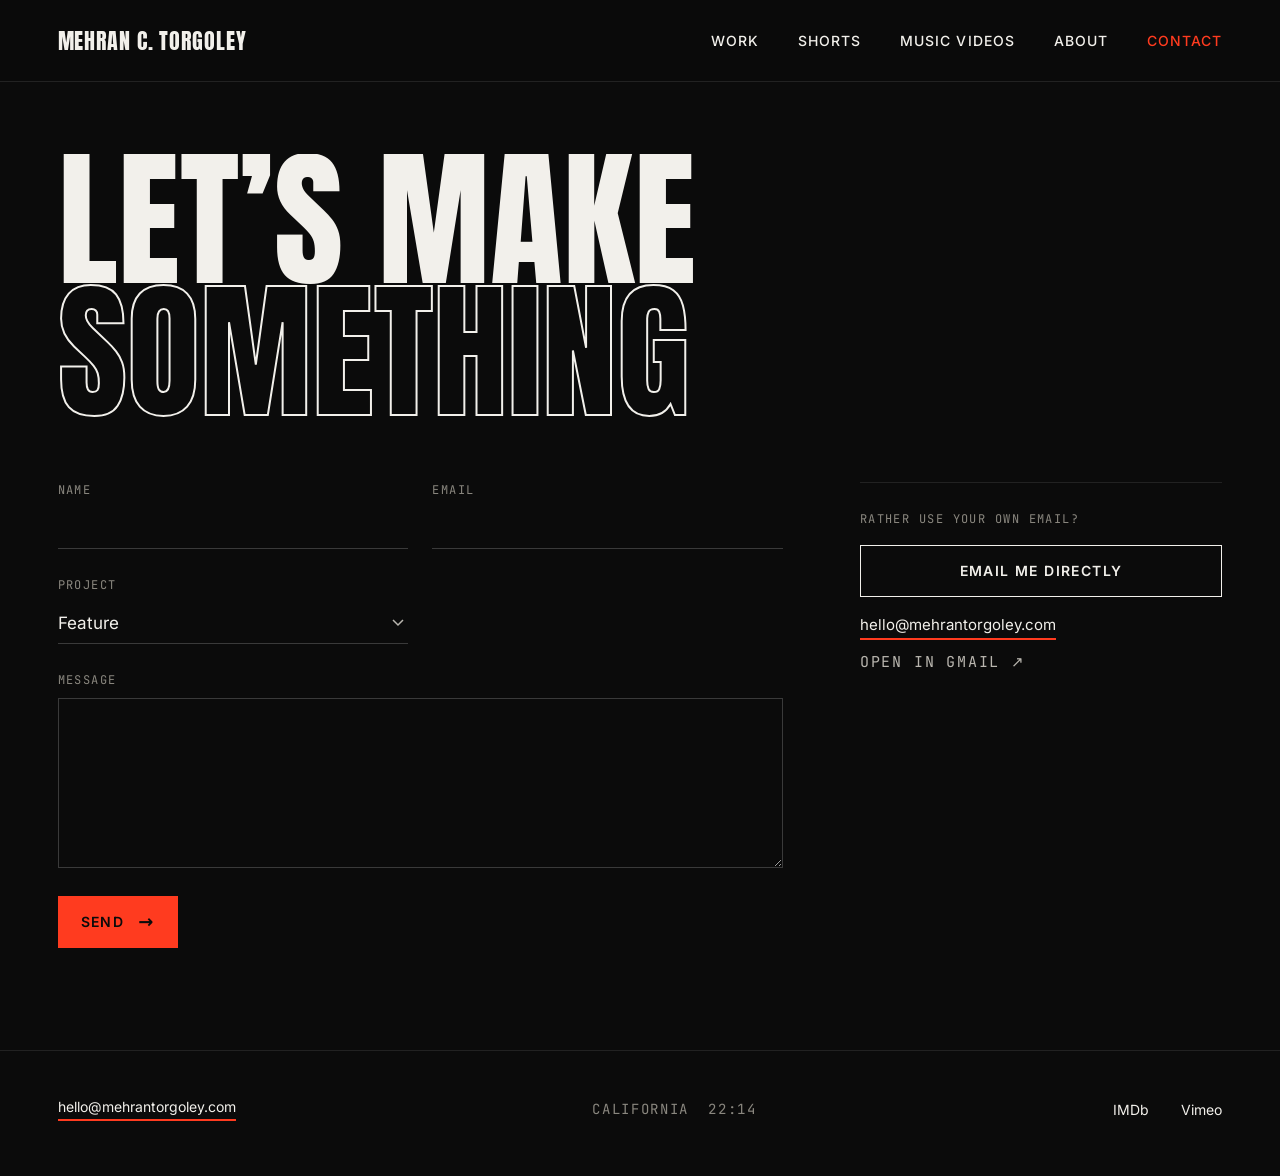
==== contact/index.html @ eba586c4 "Contact page with email form (FormSubmit) and direct-email option Co-Authored-By: Claude Opus 5.5 <n" ====
<!doctype html>
<html lang="en">
<head>
<meta charset="utf-8">
<meta name="viewport" content="width=device-width, initial-scale=1">
<title>Contact — Mehran C. Torgoley</title>
<meta name="description" content="Get in touch with director Mehran C. Torgoley about features, shorts, music videos and commercials.">
<link rel="canonical" href="https://mehrantorgoley.com/contact/">
<meta property="og:title" content="Contact — Mehran C. Torgoley">
<meta property="og:image" content="https://mehrantorgoley.com/assets/img/golden-doorway-og.jpg">
<meta name="twitter:card" content="summary_large_image">
<meta name="theme-color" content="#0B0B0B">
<link rel="icon" href="/favicon.svg" type="image/svg+xml">
<link rel="preload" href="/assets/fonts/anton-latin-400-normal.woff2" as="font" type="font/woff2" crossorigin>
<link rel="stylesheet" href="/assets/css/site.css">
</head>
<body>
<a class="skip" href="#main">Skip to content</a>

<header class="site-header">
  <a class="brand" href="/">MEHRAN C. TORGOLEY</a>
  <button class="menu-btn" aria-label="Menu" aria-expanded="false" aria-controls="nav"><span></span><span></span></button>
  <nav class="nav" id="nav">
    <a href="/#work">Work</a><a href="/shorts/">Shorts</a><a href="/music-videos/">Music videos</a><a href="/#about">About</a><a href="/contact/" aria-current="page">Contact</a>
  </nav>
</header>

<main id="main">
  <section class="page-head">
    <h1 class="display"><span class="mask"><span>Let’s make <span class="outline">something</span></span></span></h1>
  </section>

  <section class="wrap contact-page">
    <form class="cform" id="cform" action="https://formsubmit.co/hello@mehrantorgoley.com" method="POST" novalidate>
      <div class="field">
        <label for="f-name" class="mono">Name</label>
        <input id="f-name" name="name" type="text" autocomplete="name" required>
      </div>
      <div class="field">
        <label for="f-email" class="mono">Email</label>
        <input id="f-email" name="email" type="email" autocomplete="email" required>
      </div>
      <div class="field">
        <label for="f-type" class="mono">Project</label>
        <select id="f-type" name="project">
          <option>Feature</option>
          <option>Short film</option>
          <option>Music video</option>
          <option>Commercial</option>
          <option>Something else</option>
        </select>
      </div>
      <div class="field wide">
        <label for="f-msg" class="mono">Message</label>
        <textarea id="f-msg" name="message" rows="7" required></textarea>
      </div>
      <input type="text" name="_honey" class="hp" tabindex="-1" autocomplete="off" aria-hidden="true">
      <input type="hidden" name="_subject" value="New inquiry — mehrantorgoley.com">
      <input type="hidden" name="_captcha" value="false">
      <input type="hidden" name="_template" value="table">
      <input type="hidden" name="_next" value="https://mehrantorgoley.com/contact/?sent=1">
      <div class="form-foot wide">
        <button class="btn btn-solid" type="submit">Send <span class="arrow">→</span></button>
        <p class="form-status mono" role="status" aria-live="polite"></p>
      </div>
    </form>

    <aside class="direct">
      <p class="mono">Rather use your own email?</p>
      <a class="btn" href="mailto:hello@mehrantorgoley.com?subject=Project%20inquiry">Email me directly</a>
      <p class="alt"><a class="mail" href="mailto:hello@mehrantorgoley.com">hello@mehrantorgoley.com</a></p>
      <p class="alt mono"><a href="https://mail.google.com/mail/?view=cm&amp;to=hello@mehrantorgoley.com&amp;su=Project%20inquiry" target="_blank" rel="noopener">Open in Gmail ↗</a></p>
    </aside>
  </section>
</main>

<footer class="contact contact-slim" id="contact">
  <div class="foot">
    <a class="mail" href="mailto:hello@mehrantorgoley.com">hello@mehrantorgoley.com</a>
    <span class="mono" data-clock>California</span>
    <span class="links"><a href="https://www.imdb.com/name/nm1977604/" rel="noopener">IMDb</a><a href="https://vimeo.com/numbir9" rel="noopener">Vimeo</a></span>
  </div>
</footer>

<script src="/assets/js/site.js"></script>
</body>
</html>
---- assets/css/site.css ----
/* Fonts: self-hosted (SIL Open Font License) */
@font-face{font-family:'Anton';src:url(/assets/fonts/anton-latin-400-normal.woff2) format('woff2');font-weight:400;font-display:swap}
@font-face{font-family:'Inter';src:url(/assets/fonts/inter-latin-400-normal.woff2) format('woff2');font-weight:400;font-display:swap}
@font-face{font-family:'Inter';src:url(/assets/fonts/inter-latin-500-normal.woff2) format('woff2');font-weight:500;font-display:swap}
@font-face{font-family:'Inter';src:url(/assets/fonts/inter-latin-600-normal.woff2) format('woff2');font-weight:600;font-display:swap}
@font-face{font-family:'JetBrains Mono';src:url(/assets/fonts/jetbrains-mono-latin-400-normal.woff2) format('woff2');font-weight:400;font-display:swap}
@font-face{font-family:'JetBrains Mono';src:url(/assets/fonts/jetbrains-mono-latin-500-normal.woff2) format('woff2');font-weight:500;font-display:swap}

:root{
  --bg:#0B0B0B; --ink:#F2F0EB; --mute:#B9B6AF; --dim:#8A877F; --line:#222; --panel:#161616;
  --accent:#FF3B1F;
  --display:'Anton',Impact,sans-serif;
  --body:'Inter',system-ui,-apple-system,sans-serif;
  --mono:'JetBrains Mono',ui-monospace,monospace;
  --gutter:clamp(20px,4.5vw,64px);
}
*,*::before,*::after{box-sizing:border-box}
html{scroll-behavior:smooth;scroll-padding-top:96px}
body{margin:0;background:var(--bg);color:var(--ink);font-family:var(--body);-webkit-font-smoothing:antialiased;overflow-x:hidden;overflow-x:clip}
img{display:block;max-width:100%}
a{color:var(--ink);text-decoration:none}
a:hover{color:var(--accent)}
a:focus-visible,button:focus-visible{outline:2px solid var(--accent);outline-offset:3px}
.mono{font-family:var(--mono);letter-spacing:.12em;text-transform:uppercase}
.display{font-family:var(--display);font-weight:400;text-transform:uppercase;line-height:.9}
.wrap{padding-inline:var(--gutter)}
.skip{position:absolute;left:-999px}.skip:focus{left:16px;top:16px;background:var(--ink);color:var(--bg);padding:8px 12px;z-index:9}

/* header */
.site-header{display:flex;justify-content:space-between;align-items:center;padding:24px var(--gutter);border-bottom:1px solid var(--line);position:sticky;top:0;z-index:10;background:rgba(11,11,11,.86);-webkit-backdrop-filter:blur(12px);backdrop-filter:blur(12px)}
.brand{font-family:var(--display);font-size:22px;letter-spacing:.04em}
.nav{display:flex;gap:clamp(20px,3vw,40px);font-size:14px;font-weight:500;letter-spacing:.08em;text-transform:uppercase}
.nav a[aria-current="page"],.nav .hot{color:var(--accent)}
.menu-btn{display:none;width:44px;height:44px;background:none;border:1px solid #333;color:var(--ink);cursor:pointer;flex-direction:column;align-items:center;justify-content:center;gap:6px;padding:0}
.menu-btn span{display:block;width:18px;height:2px;background:var(--ink)}
.menu-btn span+span{background:var(--accent)}
@media (max-width:820px){
  .menu-btn{display:flex}
  .nav{display:none;position:absolute;top:100%;left:0;right:0;background:var(--bg);flex-direction:column;gap:0;border-bottom:1px solid var(--line);padding:8px var(--gutter) 20px}
  .nav a{padding:14px 0;font-size:18px}
  .nav.open{display:flex}
  .brand{font-size:18px}
}

/* motion */
@keyframes rise{from{transform:translateY(110%)}to{transform:none}}
@keyframes fade{from{opacity:0;transform:translateY(20px)}to{opacity:1;transform:none}}
@keyframes marquee{from{transform:translateX(0)}to{transform:translateX(-50%)}}
@keyframes scan{from{transform:translateX(-100%)}to{transform:translateX(100%)}}
@keyframes blink{50%{opacity:0}}
.mask{display:block;overflow:hidden;line-height:.88}
.mask>span{display:block;animation:rise 1s cubic-bezier(.2,.8,.1,1) both}
.mask:nth-child(2)>span{animation-delay:.1s}.mask:nth-child(3)>span{animation-delay:.2s}
.fade{animation:fade 1.1s .5s cubic-bezier(.2,.8,.1,1) both}
.outline{color:transparent;-webkit-text-stroke:2px var(--ink)}
.blink{animation:blink 1s steps(1) infinite}
.reveal{opacity:0;transform:translateY(28px);transition:opacity .9s ease,transform .9s cubic-bezier(.2,.8,.1,1)}
.reveal.in{opacity:1;transform:none}
@media (prefers-reduced-motion:reduce){
  *,*::before,*::after{animation:none!important;transition:none!important}
  .reveal{opacity:1;transform:none}
}

/* hero */
.hero{display:grid;grid-template-columns:repeat(12,minmax(0,1fr));column-gap:24px;align-items:end;padding:clamp(40px,6vw,72px) var(--gutter) 56px}
.hero h1{grid-column:span 9;margin:0;font-size:clamp(100px,16.4vw,236px)}
.hero-side{grid-column:span 3;display:flex;flex-direction:column;gap:28px;padding-bottom:20px}
.hero-side p{margin:0;font-size:17px;line-height:1.55;color:var(--mute)}
.btn{display:inline-flex;align-items:center;justify-content:center;gap:14px;min-height:52px;padding:0 22px;border:1px solid var(--ink);font-size:14px;font-weight:600;letter-spacing:.1em;text-transform:uppercase;align-self:flex-start}
.btn:hover{background:var(--accent);border-color:var(--accent);color:var(--bg)}
@media (max-width:900px){.hero h1,.hero-side{grid-column:1/-1}.hero-side{margin-top:28px;padding:0}.btn{align-self:stretch}}

.reel{position:relative;margin:0 var(--gutter);aspect-ratio:2.39/1;overflow:hidden;background:var(--panel)}
@media (max-width:700px){.reel{aspect-ratio:auto;height:260px;margin:0}}
.reel img{position:absolute;inset:0;width:100%;height:100%;object-fit:cover}
.reel .scan{position:absolute;inset:0;background:linear-gradient(90deg,transparent,rgba(255,255,255,.05),transparent);animation:scan 4s linear infinite}
.reel .cap{position:absolute;left:24px;right:24px;bottom:20px;display:flex;justify-content:space-between;gap:16px;font-size:12px}
@media (max-width:700px){.reel .cap{flex-direction:column;gap:4px;font-size:10px;left:16px;bottom:14px}}

.marquee{margin-top:80px;background:var(--accent);color:var(--bg);overflow:hidden;padding:20px 0}
.marquee .track{display:flex;width:max-content;animation:marquee 28s linear infinite;font-family:var(--display);font-size:clamp(28px,3.2vw,44px);text-transform:uppercase;white-space:nowrap}
.marquee span{padding-right:48px}

/* sections */
.sec{padding:clamp(72px,9vw,120px) var(--gutter) 0}
.sec-head{display:flex;justify-content:space-between;align-items:baseline;gap:16px;border-bottom:1px solid var(--line);padding-bottom:22px;margin-bottom:48px}
.sec-head h2{margin:0;font-size:clamp(48px,6.6vw,96px)}
.sec-head h2.sm{font-size:clamp(34px,3.9vw,56px)}
.sec-head .mono{font-size:13px;color:var(--dim)}

.card{display:flex;flex-direction:column;gap:18px}
.card .frame{overflow:hidden;background:var(--panel)}
.card .frame img{width:100%;height:100%;object-fit:cover;transition:transform .9s cubic-bezier(.2,.8,.1,1)}
.card:hover .frame img{transform:scale(1.04)}
.card .ttl{transition:color .3s}
.card:hover .ttl{color:var(--accent)}
.card .row{display:flex;justify-content:space-between;align-items:baseline;gap:12px}
.card p{margin:0;font-size:15px;line-height:1.55;color:var(--mute)}
.card:hover{color:var(--ink)}

.laurels{list-style:none;margin:4px 0 0;padding:14px 0 0;border-top:1px solid var(--line);display:flex;flex-direction:column;gap:8px;font-size:11px;line-height:1.5;color:var(--ink)}
.laurels span{color:var(--accent);margin-right:6px}
.features{display:grid;grid-template-columns:repeat(3,minmax(0,1fr));gap:72px 24px}
.features .frame{aspect-ratio:1/1}
.features .card:nth-child(2){margin-top:120px}
.features .ttl{font-size:clamp(32px,2.8vw,40px)}
.features .mono{font-size:13px;color:var(--dim)}
@media (max-width:900px){.features{grid-template-columns:1fr;gap:56px}.features .card:nth-child(2){margin-top:0}.features .frame{aspect-ratio:16/10}}

.featured-short{display:grid;grid-template-columns:repeat(12,minmax(0,1fr));column-gap:24px;align-items:end}
.featured-short .frame{grid-column:span 8;aspect-ratio:16/9}
.featured-short .frame img{object-position:30% 50%}
.featured-short .txt{grid-column:span 4;display:flex;flex-direction:column;gap:18px;padding-bottom:8px}
.featured-short .ttl{font-size:clamp(56px,6.1vw,88px)}
@media (max-width:900px){.featured-short .frame,.featured-short .txt{grid-column:1/-1}.featured-short .txt{padding-top:20px}}

.mv-row{display:grid;grid-template-columns:repeat(4,minmax(0,1fr));gap:24px}
.mv-row .frame{aspect-ratio:16/9}
.mv-row .ttl{font-size:26px}
.mv-row p{font-size:14px}
@media (max-width:900px){.mv-row{grid-template-columns:repeat(2,minmax(0,1fr));gap:28px 12px}.mv-row .ttl{font-size:20px}}

.about{display:grid;grid-template-columns:repeat(12,minmax(0,1fr));column-gap:24px}
.about h2{grid-column:span 5;margin:0;font-size:clamp(48px,6.6vw,96px)}
.about .copy{grid-column:7/span 6;font-size:clamp(18px,1.6vw,22px);line-height:1.6;color:var(--mute)}
.about .copy p{margin:0 0 1em}
@media (max-width:900px){.about h2,.about .copy{grid-column:1/-1}.about .copy{margin-top:24px}}

/* contact / footer */
.contact{margin-top:clamp(96px,10vw,140px);padding:clamp(64px,8vw,120px) var(--gutter) 48px;border-top:1px solid var(--line)}
.contact .big{display:block;font-size:clamp(64px,12.2vw,176px)}
.contact .big .arrow{color:var(--accent)}
.foot{display:flex;flex-wrap:wrap;justify-content:space-between;align-items:center;gap:20px;margin-top:clamp(48px,6vw,96px);font-size:14px;color:var(--dim)}
.foot .links{display:flex;gap:32px}
.foot .links a{padding:10px 0}
.mail{color:var(--ink);border-bottom:2px solid var(--accent);padding-bottom:4px}

/* subsection pages */
.page-head{display:flex;justify-content:space-between;align-items:flex-end;gap:24px;padding:clamp(40px,6vw,72px) var(--gutter) 64px}
.page-head h1{margin:0;font-size:clamp(72px,11.7vw,168px)}
.page-head .mono{font-size:13px;color:var(--dim);padding-bottom:20px;white-space:nowrap}
@media (max-width:700px){.page-head{flex-direction:column;align-items:flex-start}.page-head .mono{padding:0}}

.player{position:relative;aspect-ratio:16/9;background:#000;overflow:hidden;width:100%;color:var(--ink)}
.player>button{all:unset;position:absolute;inset:0;cursor:pointer;display:block}
.player>button:focus-visible{outline:2px solid var(--accent);outline-offset:-4px}
.player img{position:absolute;inset:0;width:100%;height:100%;object-fit:cover;opacity:.62;transition:opacity .4s,transform .9s cubic-bezier(.2,.8,.1,1)}
.player:hover img{opacity:.85;transform:scale(1.02)}
.player .play{position:absolute;left:50%;top:50%;transform:translate(-50%,-50%);width:clamp(60px,7vw,112px);height:clamp(60px,7vw,112px);border-radius:50%;border:2px solid var(--ink);background:rgba(11,11,11,.35);display:flex;align-items:center;justify-content:center;transition:background .25s,border-color .25s,color .25s}
.player .play svg{width:28%;height:auto}
.player:hover .play{background:var(--accent);border-color:var(--accent);color:var(--bg)}
.player .src{position:absolute;left:18px;bottom:14px;font-size:11px}
.player iframe{position:absolute;inset:0;width:100%;height:100%;border:0}
.player.live{cursor:default}

.lead-meta{display:grid;grid-template-columns:repeat(12,minmax(0,1fr));column-gap:32px;padding-top:28px;align-items:start}
.lead-meta .ttl{grid-column:span 6;font-size:clamp(48px,6.6vw,96px)}
.lead-meta .txt{grid-column:span 6;display:flex;flex-direction:column;gap:14px;padding-top:8px}
.lead-meta .txt p{margin:0;font-size:17px;line-height:1.55;color:var(--mute)}
.lead-meta .mono{font-size:13px;color:var(--dim)}
.lead-meta.inline{display:flex;justify-content:space-between;align-items:baseline;gap:16px}
@media (max-width:900px){.lead-meta .ttl,.lead-meta .txt{grid-column:1/-1}.lead-meta.inline{flex-direction:column}}

.vgrid{display:grid;grid-template-columns:repeat(2,minmax(0,1fr));gap:72px 32px}
.vgrid.three{grid-template-columns:repeat(3,minmax(0,1fr));gap:48px 32px}
.vitem{display:flex;flex-direction:column;gap:16px}
.vitem .row{display:flex;justify-content:space-between;align-items:baseline;gap:16px}
.vitem .ttl{font-size:clamp(28px,2.8vw,40px)}
.vgrid.three .ttl{font-size:clamp(26px,2.4vw,36px)}
.vitem .mono{font-size:12px;color:var(--dim);text-align:right}
.vitem p{margin:0;font-size:15px;line-height:1.55;color:var(--mute)}
@media (max-width:1000px){.vgrid.three{grid-template-columns:repeat(2,minmax(0,1fr))}}
@media (max-width:700px){.vgrid,.vgrid.three{grid-template-columns:1fr;gap:48px}.vitem .row{flex-direction:column;gap:6px}.vitem .mono{text-align:left}}

/* email copied toast */
.toast{position:fixed;left:50%;bottom:28px;transform:translate(-50%,20px);background:var(--ink);color:var(--bg);padding:14px 20px;font-size:12px;opacity:0;pointer-events:none;transition:opacity .25s,transform .25s;z-index:20;max-width:calc(100vw - 32px)}
.toast.on{opacity:1;transform:translate(-50%,0)}

/* festival laurels on stills */
.reel img.laurel,.card .frame img.laurel{position:absolute;inset:auto;left:auto;bottom:auto;height:auto;object-fit:contain;transform:none;transition:none;pointer-events:none;filter:drop-shadow(0 0 14px rgba(0,0,0,.55))}
.reel img.laurel{top:clamp(16px,3vw,40px);right:clamp(16px,3vw,40px);width:clamp(110px,14vw,220px)}
.card .frame{position:relative}
.card .frame img.laurel{top:14px;right:14px;width:clamp(96px,28%,150px)}
.card:hover .frame img.laurel{transform:none}
@media (max-width:700px){.reel img.laurel{width:96px;top:14px;right:14px}}
.card .frame img.laurel-award{top:10px;right:10px;width:clamp(100px,27%,150px)}
@media (max-width:900px){.card .frame img.laurel-award{right:auto;left:10px;width:26%;filter:drop-shadow(0 0 10px rgba(0,0,0,.85)) drop-shadow(0 0 22px rgba(0,0,0,.6))}}

/* contact page */
.contact-page{display:grid;grid-template-columns:minmax(0,8fr) minmax(0,4fr);gap:clamp(40px,6vw,96px);align-items:start}
.cform{display:grid;grid-template-columns:1fr 1fr;gap:28px 24px}
.cform .wide,.cform .field.wide{grid-column:1/-1}
.field{display:flex;flex-direction:column;gap:10px}
.field label{font-size:12px;color:var(--dim);letter-spacing:.12em;text-transform:uppercase}
.field input,.field select,.field textarea{font:inherit;font-size:17px;color:var(--ink);background:transparent;border:0;border-bottom:1px solid #3a3a3a;border-radius:0;padding:10px 0;outline:none;transition:border-color .2s}
.field textarea{resize:vertical;min-height:160px;border:1px solid #3a3a3a;padding:14px}
.field select{appearance:none;-webkit-appearance:none;background:url("data:image/svg+xml,%3Csvg xmlns='http://www.w3.org/2000/svg' width='12' height='8'%3E%3Cpath d='M1 1l5 5 5-5' fill='none' stroke='%23B9B6AF' stroke-width='1.5'/%3E%3C/svg%3E") no-repeat right 4px center;padding-right:24px;cursor:pointer}
.field select option{background:#111;color:var(--ink)}
.field input:focus,.field select:focus,.field textarea:focus{border-color:var(--accent)}
.field.err input,.field.err textarea{border-color:var(--accent)}
.hp{position:absolute;left:-9999px;width:1px;height:1px;opacity:0}
.form-foot{display:flex;align-items:center;gap:24px;flex-wrap:wrap}
.btn-solid{background:var(--accent);border-color:var(--accent);color:var(--bg);cursor:pointer;font-family:inherit}
.btn-solid:hover{background:var(--ink);border-color:var(--ink)}
.btn-solid[disabled]{opacity:.5;cursor:wait}
.btn .arrow{font-size:18px}
.form-status{margin:0;font-size:12px;color:var(--mute)}
.sent .display{font-size:clamp(64px,9vw,128px);margin:0 0 12px}
.sent p{margin:0;color:var(--mute);font-size:17px}
.direct{display:flex;flex-direction:column;gap:18px;padding-top:28px;border-top:1px solid var(--line)}
.direct .mono{margin:0;font-size:12px;color:var(--dim);letter-spacing:.12em;text-transform:uppercase}
.direct .btn{align-self:stretch;cursor:pointer}
.direct .alt{margin:0;font-size:15px}
.direct .alt.mono a{color:var(--mute)}
.direct .alt.mono a:hover{color:var(--ink)}
.contact-slim{margin-top:clamp(80px,8vw,120px);padding-top:40px}
.contact-slim .foot{margin-top:0}
@media (max-width:900px){.contact-page{grid-template-columns:1fr}.cform{grid-template-columns:1fr}.form-foot .btn{align-self:stretch;flex:1}}
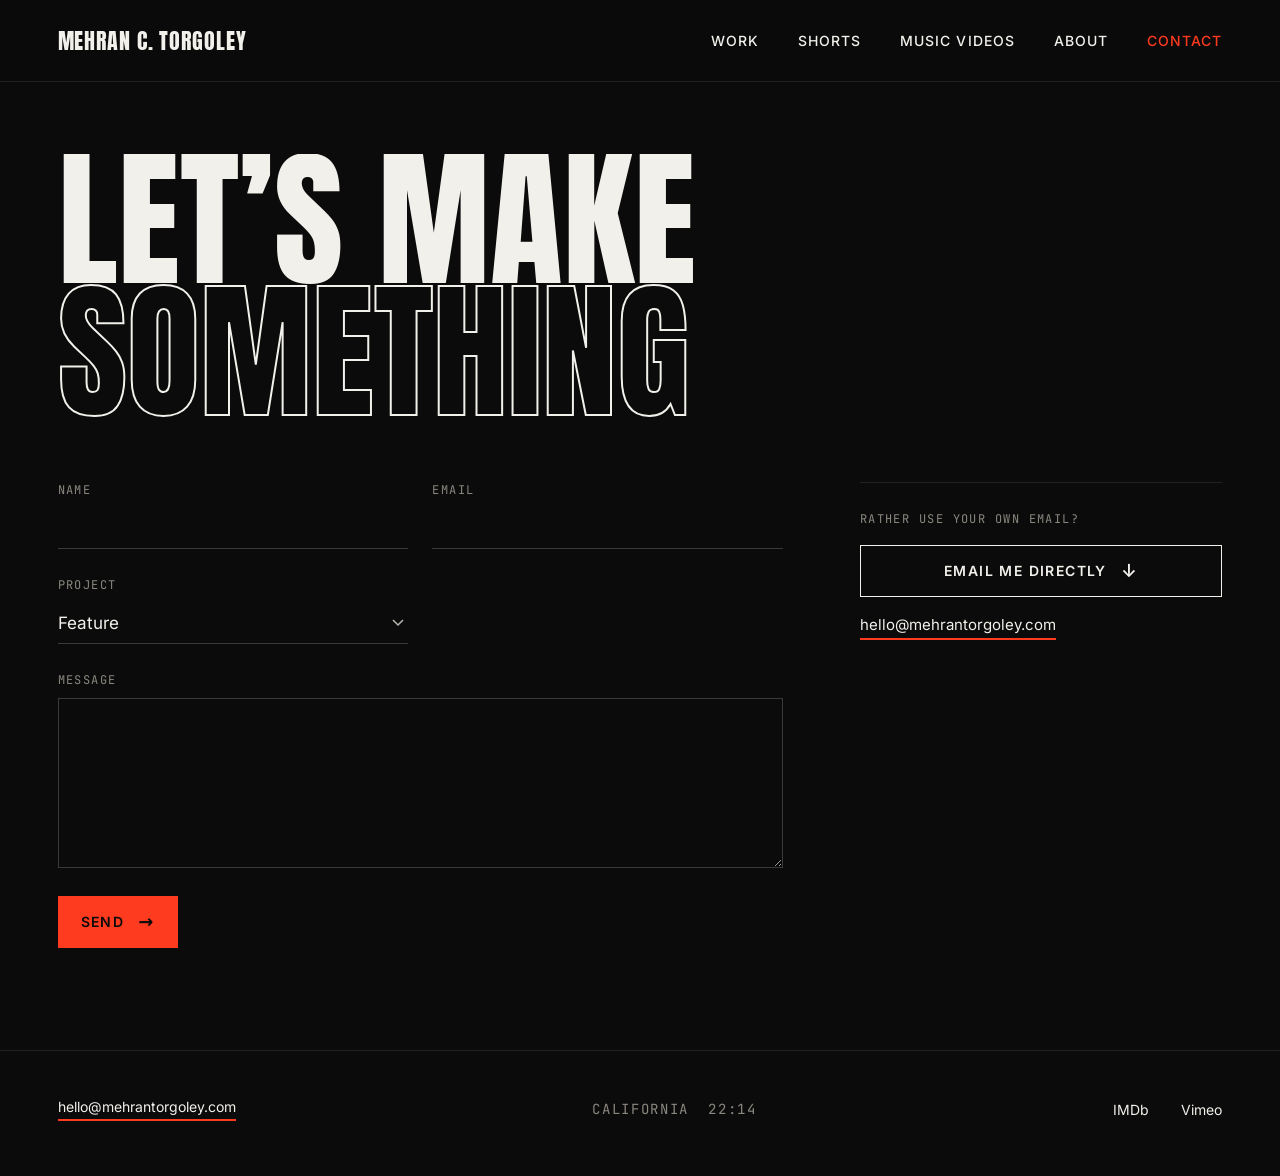
==== commit f114cded: "Contact: 'Email me directly' opens a webmail/mail-app/copy chooser Co-Authored-By: Claude Opus 5.5 <" ====
--- a/contact/index.html
+++ b/contact/index.html
@@ -67,9 +67,17 @@
 
     <aside class="direct">
       <p class="mono">Rather use your own email?</p>
-      <a class="btn" href="mailto:hello@mehrantorgoley.com?subject=Project%20inquiry">Email me directly</a>
+      <div class="picker">
+        <button class="btn picker-btn" type="button" aria-expanded="false" aria-controls="picker-menu">Email me directly <span class="arrow" aria-hidden="true">↓</span></button>
+        <ul class="picker-menu" id="picker-menu" hidden>
+          <li><a href="https://mail.google.com/mail/?view=cm&amp;fs=1&amp;to=hello@mehrantorgoley.com&amp;su=Project%20inquiry" target="_blank" rel="noopener">Gmail <span>↗</span></a></li>
+          <li><a href="https://outlook.office.com/mail/deeplink/compose?to=hello@mehrantorgoley.com&amp;subject=Project%20inquiry" target="_blank" rel="noopener">Outlook <span>↗</span></a></li>
+          <li><a href="https://compose.mail.yahoo.com/?to=hello@mehrantorgoley.com&amp;subject=Project%20inquiry" target="_blank" rel="noopener">Yahoo Mail <span>↗</span></a></li>
+          <li><a href="mailto:hello@mehrantorgoley.com?subject=Project%20inquiry" data-nocopy>Mail app on this device <span>↗</span></a></li>
+          <li><button type="button" class="copy-addr">Copy address <span>⧉</span></button></li>
+        </ul>
+      </div>
       <p class="alt"><a class="mail" href="mailto:hello@mehrantorgoley.com">hello@mehrantorgoley.com</a></p>
-      <p class="alt mono"><a href="https://mail.google.com/mail/?view=cm&amp;to=hello@mehrantorgoley.com&amp;su=Project%20inquiry" target="_blank" rel="noopener">Open in Gmail ↗</a></p>
     </aside>
   </section>
 </main>
--- a/assets/css/site.css
+++ b/assets/css/site.css
@@ -211,8 +211,16 @@
 .direct .mono{margin:0;font-size:12px;color:var(--dim);letter-spacing:.12em;text-transform:uppercase}
 .direct .btn{align-self:stretch;cursor:pointer}
 .direct .alt{margin:0;font-size:15px}
-.direct .alt.mono a{color:var(--mute)}
-.direct .alt.mono a:hover{color:var(--ink)}
 .contact-slim{margin-top:clamp(80px,8vw,120px);padding-top:40px}
 .contact-slim .foot{margin-top:0}
 @media (max-width:900px){.contact-page{grid-template-columns:1fr}.cform{grid-template-columns:1fr}.form-foot .btn{align-self:stretch;flex:1}}
+.picker{position:relative}
+.picker-btn{width:100%;background:transparent;color:var(--ink);font-family:inherit}
+.picker-btn .arrow{transition:transform .2s}
+.picker.open .picker-btn{background:var(--ink);color:var(--bg)}
+.picker.open .picker-btn .arrow{transform:rotate(180deg)}
+.picker-menu{list-style:none;margin:0;padding:0;border:1px solid var(--ink);border-top:0}
+.picker-menu li+li{border-top:1px solid var(--line)}
+.picker-menu a,.picker-menu button{display:flex;justify-content:space-between;align-items:center;width:100%;padding:14px 18px;font:inherit;font-size:15px;color:var(--ink);background:none;border:0;cursor:pointer;text-align:left}
+.picker-menu a:hover,.picker-menu button:hover{background:#1a1a1a;color:var(--accent)}
+.picker-menu span{color:var(--dim)}
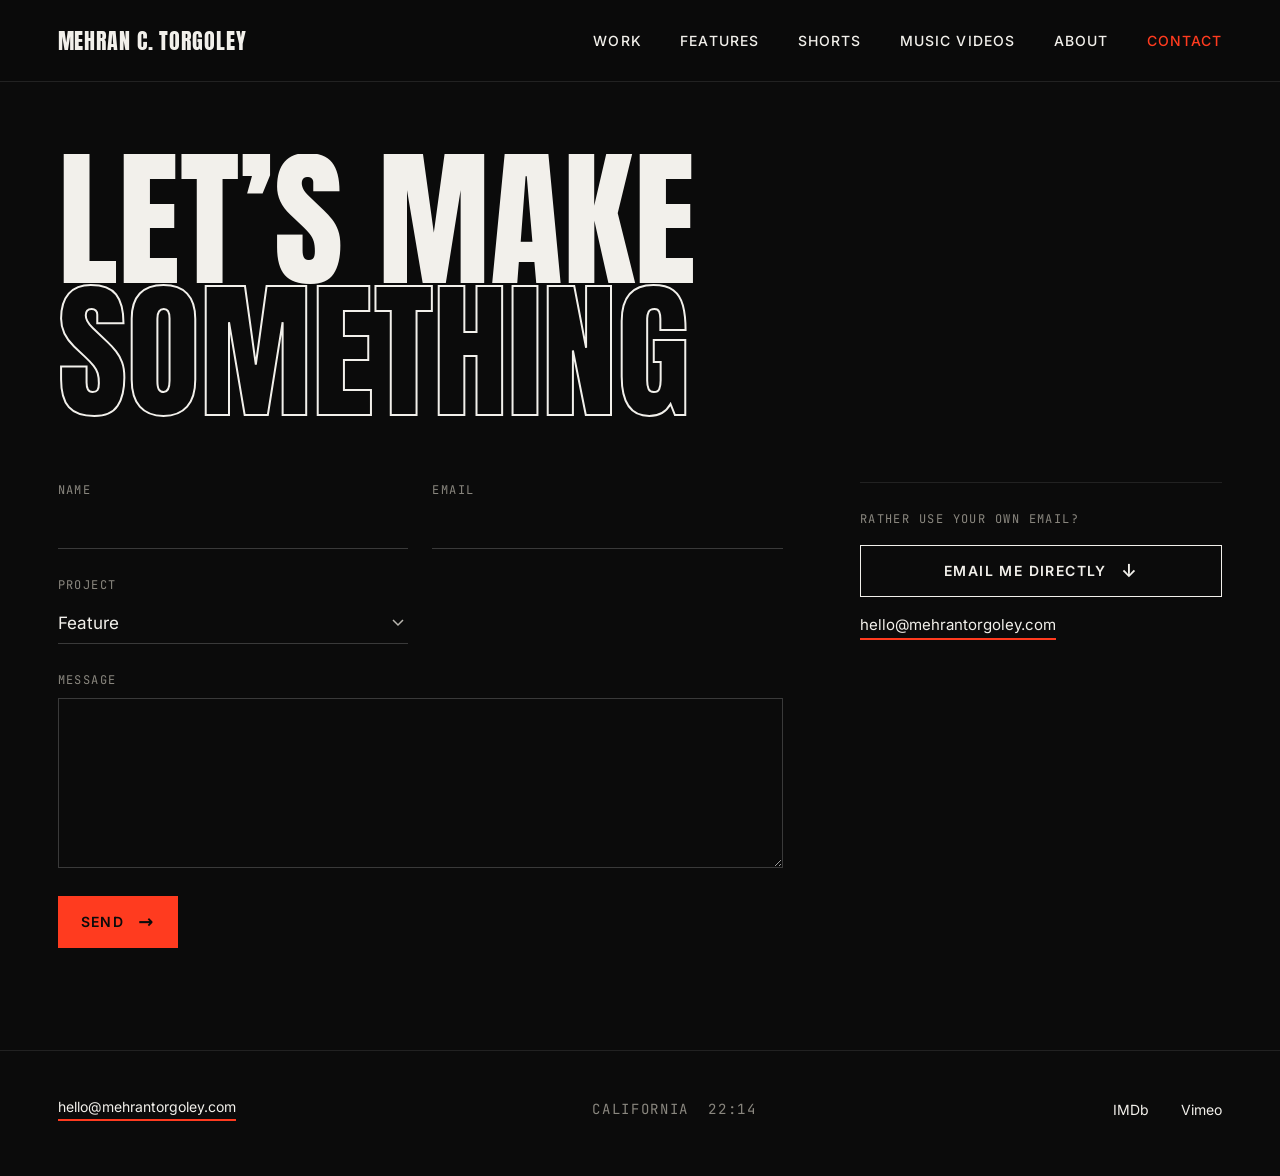
==== commit 8dcedd9f: "Features page + nav link; nav marks current section on project pages Co-Authored-By: Claude Opus 5.5" ====
--- a/contact/index.html
+++ b/contact/index.html
@@ -21,7 +21,7 @@
   <a class="brand" href="/">MEHRAN C. TORGOLEY</a>
   <button class="menu-btn" aria-label="Menu" aria-expanded="false" aria-controls="nav"><span></span><span></span></button>
   <nav class="nav" id="nav">
-    <a href="/#work">Work</a><a href="/shorts/">Shorts</a><a href="/music-videos/">Music videos</a><a href="/#about">About</a><a href="/contact/" aria-current="page">Contact</a>
+    <a href="/#work">Work</a><a href="/features/">Features</a><a href="/shorts/">Shorts</a><a href="/music-videos/">Music videos</a><a href="/#about">About</a><a href="/contact/" aria-current="page">Contact</a>
   </nav>
 </header>
 
--- a/assets/css/site.css
+++ b/assets/css/site.css
@@ -224,3 +224,89 @@
 .picker-menu a,.picker-menu button{display:flex;justify-content:space-between;align-items:center;width:100%;padding:14px 18px;font:inherit;font-size:15px;color:var(--ink);background:none;border:0;cursor:pointer;text-align:left}
 .picker-menu a:hover,.picker-menu button:hover{background:#1a1a1a;color:var(--accent)}
 .picker-menu span{color:var(--dim)}
+
+/* homepage carousel */
+.carousel .slide{position:absolute;inset:0;opacity:0;transition:opacity 1.1s ease;z-index:0}
+.carousel .slide.on{opacity:1;z-index:1}
+.carousel .slide img:not(.laurel){transition:transform 6s ease-out}
+.carousel .slide.on img:not(.laurel){transform:scale(1.03)}
+.carousel .slide:hover img:not(.laurel){transform:scale(1.05);transition-duration:1.2s}
+.carousel .scan{z-index:2;pointer-events:none}
+.carousel .cap{z-index:3;align-items:center;pointer-events:none}
+.carousel .cnav{display:flex;align-items:center;gap:14px;pointer-events:auto}
+.carousel .cnav button{background:none;border:1px solid rgba(242,240,235,.35);color:var(--ink);width:36px;height:36px;font-size:15px;cursor:pointer;transition:background .2s,border-color .2s}
+.carousel .cnav button:hover{background:var(--accent);border-color:var(--accent);color:var(--bg)}
+.carousel .ccount{min-width:5.5ch;text-align:center}
+.carousel .cap-t{text-shadow:0 1px 8px rgba(0,0,0,.6)}
+@media (max-width:700px){.carousel .cap{flex-direction:row;align-items:flex-end;justify-content:space-between}.carousel .cnav{gap:8px}.carousel .cnav button{width:30px;height:30px}}
+@media (prefers-reduced-motion:reduce){.carousel .slide,.carousel .slide img{transition:none!important;transform:none!important}}
+
+/* project pages */
+.project-head h1{font-size:clamp(64px,10vw,150px)}
+.project-player{aspect-ratio:16/9}
+.player img{object-fit:cover}
+.vlabel{margin:12px 0 0;font-size:12px;color:var(--dim);letter-spacing:.12em;text-transform:uppercase}
+.project-still,.project-gallery{position:relative;margin:0;aspect-ratio:2.39/1;overflow:hidden;background:var(--panel)}
+.project-still img:not(.laurel),.project-gallery img:not(.laurel){width:100%;height:100%;object-fit:cover}
+.project-gallery{aspect-ratio:2/1;margin-top:24px}
+.project-still img.laurel,.project-gallery img.laurel{position:absolute;height:auto;pointer-events:none;top:clamp(14px,3vw,36px);right:clamp(14px,3vw,36px);width:clamp(100px,14vw,210px);filter:drop-shadow(0 0 14px rgba(0,0,0,.55))}
+.project-gallery img.laurel-award{width:clamp(96px,13vw,190px)}
+.project-body{display:grid;grid-template-columns:minmax(0,7fr) minmax(0,4fr);gap:clamp(40px,6vw,96px);margin-top:clamp(40px,5vw,72px);align-items:start}
+.project-info .logline{margin:0 0 28px;font-size:clamp(20px,1.8vw,26px);line-height:1.45;color:var(--ink)}
+.project-info .credit{margin:0;font-size:13px;line-height:1.8;color:var(--mute)}
+.project-info .laurels{margin-top:28px}
+.project-info .status{margin-top:24px;font-size:13px;color:var(--accent)}
+.watch h2{margin:0 0 16px;font-size:12px;font-weight:500;color:var(--dim);letter-spacing:.12em;text-transform:uppercase}
+.watch ul{list-style:none;margin:0;padding:0;border-top:1px solid var(--line)}
+.watch li{border-bottom:1px solid var(--line)}
+.watch a{display:grid;grid-template-columns:28px 1fr auto;grid-template-rows:auto auto;column-gap:14px;align-items:center;padding:14px 4px;color:var(--ink);transition:background .2s,color .2s}
+.watch a:hover{background:#151515;color:var(--accent)}
+.watch .wicon{grid-row:1/3;width:24px;height:24px}
+.watch .wname{font-size:16px;font-weight:500}
+.watch .wnote{grid-column:2;font-size:11px;color:var(--dim);letter-spacing:.06em}
+.watch .warr{grid-column:3;grid-row:1/3;color:var(--dim)}
+.watch .empty{font-size:13px;color:var(--mute)}
+.next-project{margin-top:clamp(64px,8vw,120px)}
+.next-project a{display:flex;flex-direction:column;gap:10px;padding-top:28px;border-top:1px solid var(--line)}
+.next-project .mono{font-size:12px;color:var(--dim);letter-spacing:.12em;text-transform:uppercase}
+.next-project .display{font-size:clamp(44px,6vw,88px)}
+.next-project .arrow{color:var(--accent)}
+.next-project a:hover .display{color:var(--accent)}
+@media (max-width:900px){.project-body{grid-template-columns:1fr}}
+@media (max-width:700px){.project-still{aspect-ratio:16/10}}
+.carousel::after{content:"";position:absolute;left:0;right:0;bottom:0;height:34%;background:linear-gradient(to top,rgba(0,0,0,.55),transparent);z-index:2;pointer-events:none}
+.carousel .ccount{white-space:nowrap}
+.carousel .cap-t{flex:1;min-width:0}
+@media (max-width:700px){.carousel .cap{gap:12px}.carousel .cap-t{font-size:10px;line-height:1.5}.carousel .ccount{font-size:10px;min-width:auto}}
+.player img.laurel{inset:auto;top:clamp(14px,3vw,36px);right:clamp(14px,3vw,36px);width:clamp(100px,14vw,210px);height:auto;object-fit:contain;opacity:1;transform:none;pointer-events:none;filter:drop-shadow(0 0 14px rgba(0,0,0,.55))}
+.player:hover img.laurel{opacity:1;transform:none}
+
+/* about headshot */
+.about .about-side{grid-column:span 5}
+.about .about-side h2{margin:0}
+.headshot{margin:clamp(28px,3vw,40px) 0 0;max-width:420px;aspect-ratio:4/5;overflow:hidden;background:var(--panel)}
+.headshot img{width:100%;height:100%;object-fit:cover;object-position:50% 30%}
+@media (max-width:900px){.about .about-side{grid-column:1/-1}.headshot{max-width:360px}}
+.vgrid .player img.laurel{width:30%;top:12px;right:12px}
+.vitem .laurels{margin-top:16px;align-items:stretch;text-align:left}.vitem .laurels li{text-align:left}
+.vgrid .player img.laurel{top:auto;bottom:12px;right:12px}
+
+/* features page */
+.features-list{display:flex;flex-direction:column;gap:clamp(72px,9vw,140px)}
+.feature-row{display:grid;grid-template-columns:minmax(0,7fr) minmax(0,5fr);gap:clamp(28px,4vw,64px);align-items:start}
+.feature-row:nth-child(even){grid-template-columns:minmax(0,5fr) minmax(0,7fr)}
+.feature-row:nth-child(even) .fstill{order:2}
+.fstill{position:relative;display:block;aspect-ratio:16/10;overflow:hidden;background:var(--panel)}
+.fstill img:not(.laurel){width:100%;height:100%;object-fit:cover;transition:transform .9s cubic-bezier(.2,.8,.1,1)}
+.fstill:hover img:not(.laurel){transform:scale(1.04)}
+.fstill img.laurel{position:absolute;top:clamp(12px,2vw,24px);right:clamp(12px,2vw,24px);width:clamp(96px,24%,190px);height:auto;pointer-events:none;filter:drop-shadow(0 0 14px rgba(0,0,0,.55))}
+.ftext{display:flex;flex-direction:column;gap:18px}
+.ftext .fnum{font-size:12px;color:var(--dim);letter-spacing:.12em}
+.ftext h2{margin:0;font-size:clamp(48px,5.4vw,84px);line-height:.92}
+.ftext h2 a:hover{color:var(--accent)}
+.ftext .logline{margin:0;font-size:clamp(17px,1.4vw,20px);line-height:1.55;color:var(--ink)}
+.ftext .credit{margin:0;font-size:12px;line-height:1.8;color:var(--mute)}
+.ftext .laurels{margin:0}
+.ftext .fwhere{margin:0;font-size:12px;color:var(--mute)}
+.ftext .btn{margin-top:8px}
+@media (max-width:900px){.feature-row,.feature-row:nth-child(even){grid-template-columns:1fr}.feature-row:nth-child(even) .fstill{order:0}}
